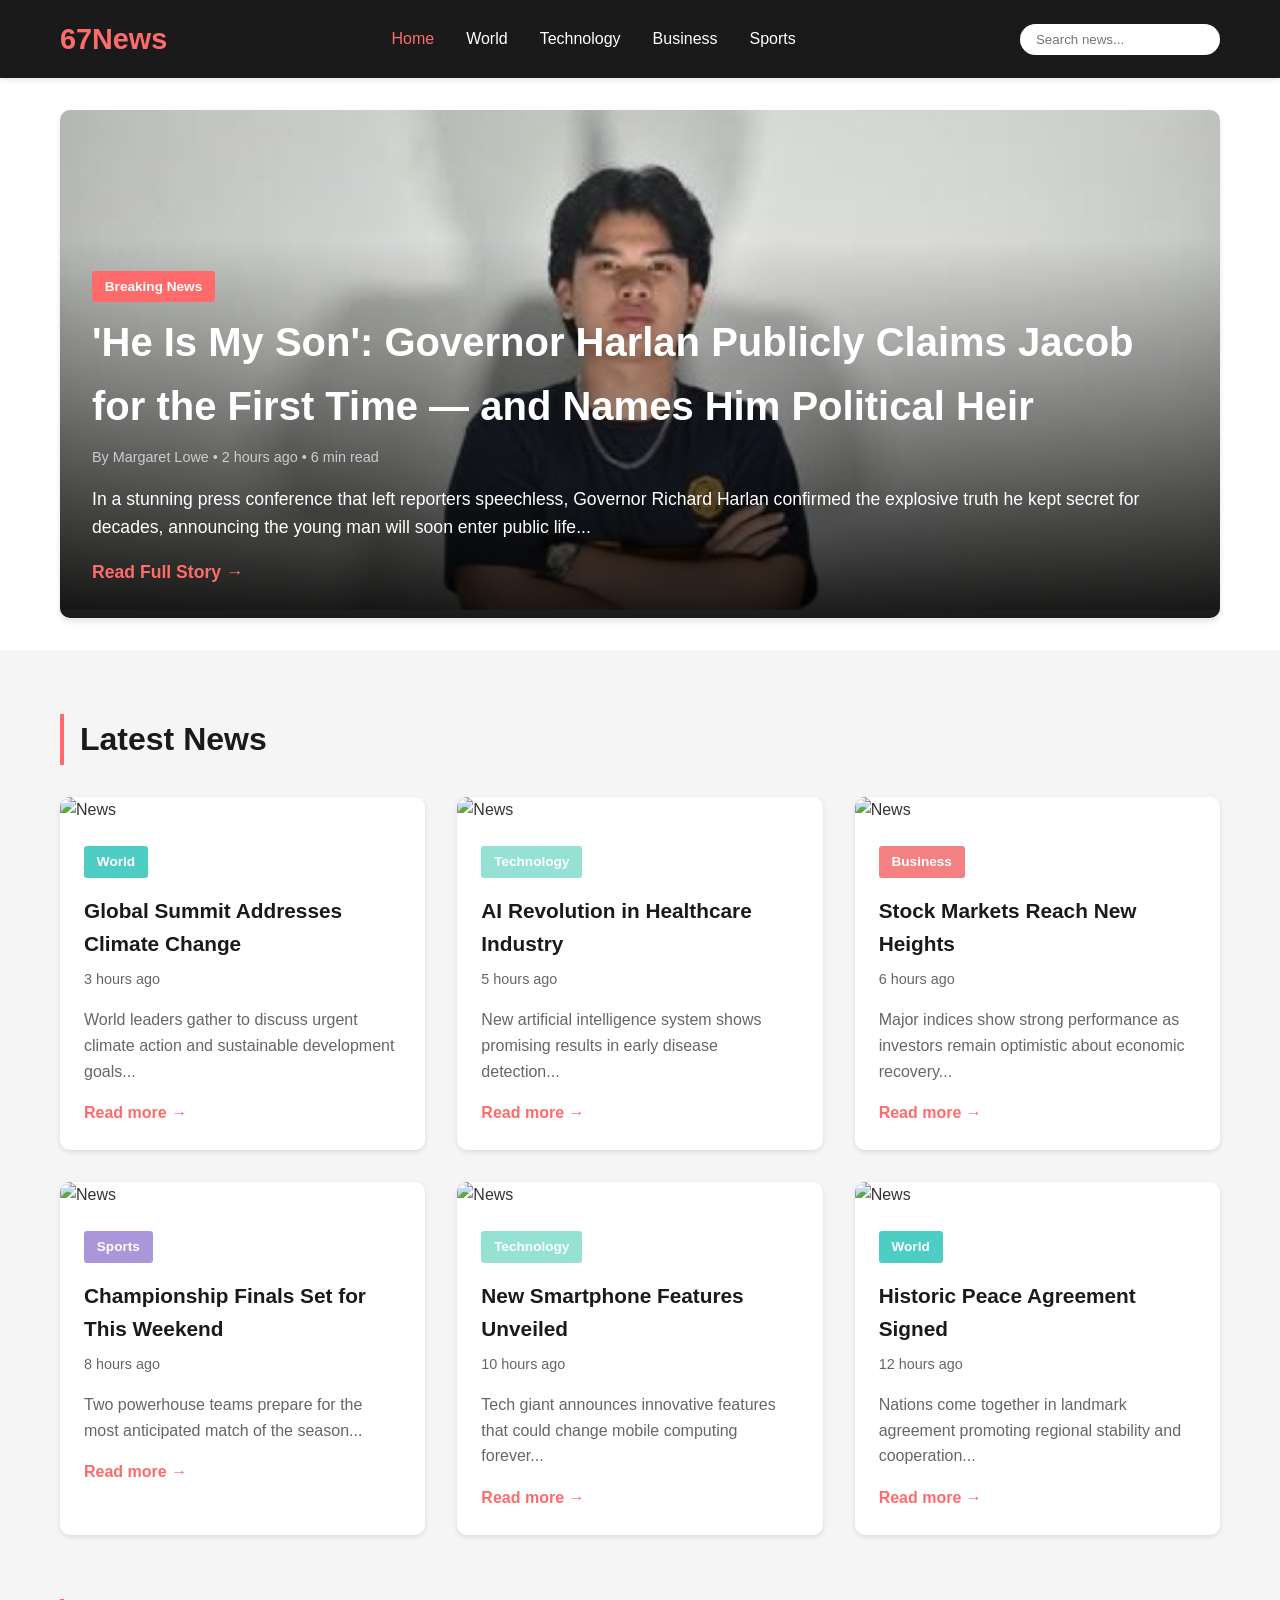
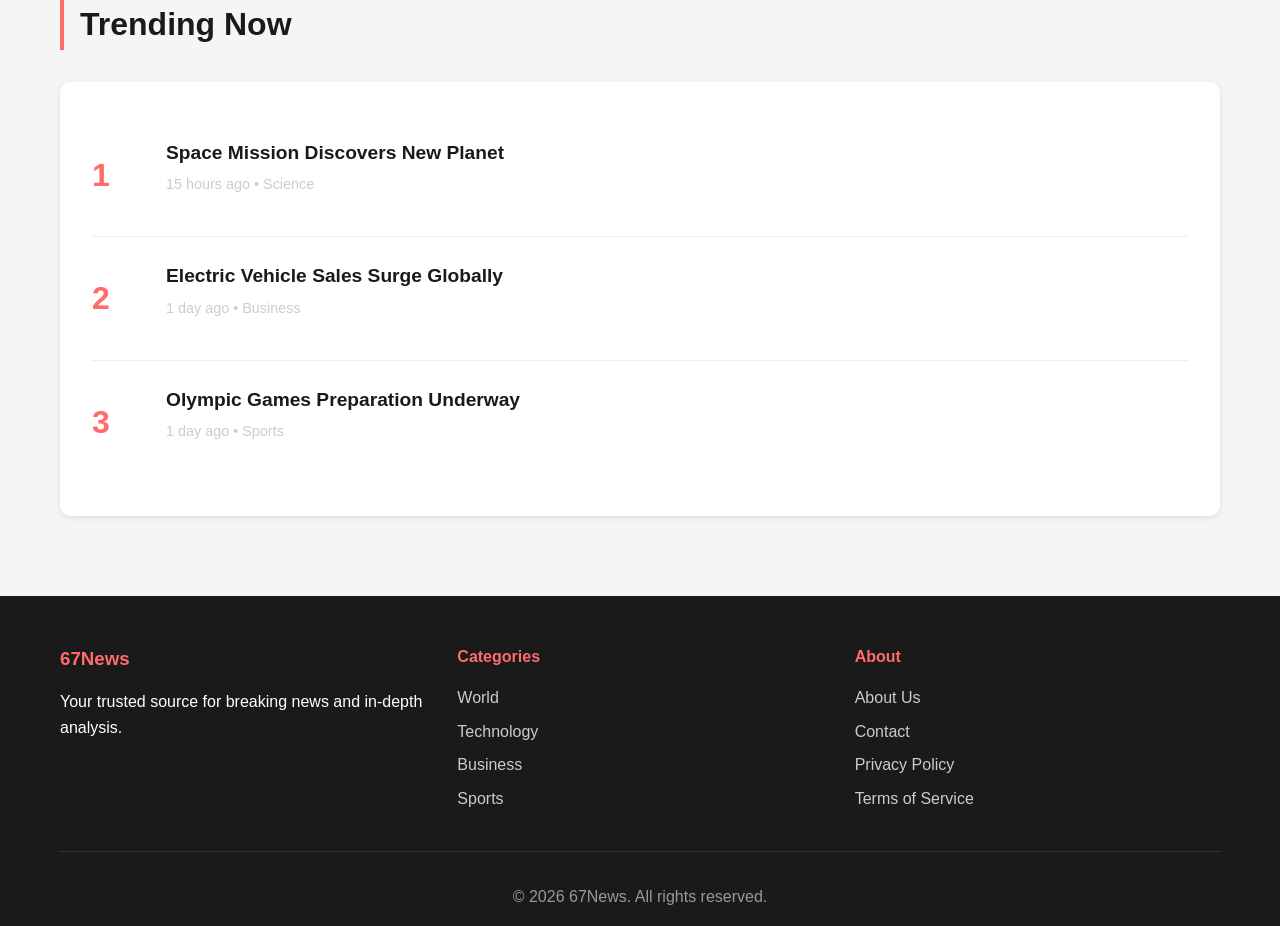
==== index.html @ 6bcafb18 "Add files via upload" ====
<!DOCTYPE html>
<html lang="en">
<head>
    <meta charset="UTF-8">
    <meta name="viewport" content="width=device-width, initial-scale=1.0">
    <title>67News - Your Daily News Source</title>
    <link rel="stylesheet" href="assets/css/style.css">
</head>
<body>
    <header>
        <nav class="navbar">
            <div class="container">
                <div class="logo">
                    <h1>67News</h1>
                </div>
                <button class="hamburger" id="hamburger" aria-label="Toggle menu">
                    <span></span><span></span><span></span>
                </button>
                <ul class="nav-links" id="nav-links">
                    <li><a href="index.html" class="active">Home</a></li>
                    <li><a href="pages/world.html">World</a></li>
                    <li><a href="pages/technology.html">Technology</a></li>
                    <li><a href="pages/business.html">Business</a></li>
                    <li><a href="pages/sports.html">Sports</a></li>
                </ul>
                <div class="search-box">
                    <input type="text" placeholder="Search news...">
                </div>
            </div>
        </nav>
    </header>

    <main>
        <section class="hero">
            <div class="container">
                <div class="featured-article">
                    <img src="ForMV.jpg" alt="Jacob, son of Governor Harlan">
                    <div class="featured-content">
                        <span class="category">Breaking News</span>
                        <h2>'He Is My Son': Governor Harlan Publicly Claims Jacob for the First Time — and Names Him Political Heir</h2>
                        <p class="meta">By Margaret Lowe • 2 hours ago • 6 min read</p>
                        <p class="excerpt">In a stunning press conference that left reporters speechless, Governor Richard Harlan confirmed the explosive truth he kept secret for decades, announcing the young man will soon enter public life...</p>
                        <a href="pages/article.html" class="read-more">Read Full Story →</a>
                    </div>
                </div>
            </div>
        </section>

        <section class="latest-news">
            <div class="container">
                <h2 class="section-title">Latest News</h2>
                <div class="news-grid">
                    <article class="news-card">
                        <img src="https://via.placeholder.com/400x250" alt="News">
                        <div class="card-content">
                            <span class="category world">World</span>
                            <h3>Global Summit Addresses Climate Change</h3>
                            <p class="meta">3 hours ago</p>
                            <p>World leaders gather to discuss urgent climate action and sustainable development goals...</p>
                            <a href="pages/article.html">Read more →</a>
                        </div>
                    </article>

                    <article class="news-card">
                        <img src="https://via.placeholder.com/400x250" alt="News">
                        <div class="card-content">
                            <span class="category tech">Technology</span>
                            <h3>AI Revolution in Healthcare Industry</h3>
                            <p class="meta">5 hours ago</p>
                            <p>New artificial intelligence system shows promising results in early disease detection...</p>
                            <a href="pages/article.html">Read more →</a>
                        </div>
                    </article>

                    <article class="news-card">
                        <img src="https://via.placeholder.com/400x250" alt="News">
                        <div class="card-content">
                            <span class="category business">Business</span>
                            <h3>Stock Markets Reach New Heights</h3>
                            <p class="meta">6 hours ago</p>
                            <p>Major indices show strong performance as investors remain optimistic about economic recovery...</p>
                            <a href="pages/article.html">Read more →</a>
                        </div>
                    </article>

                    <article class="news-card">
                        <img src="https://via.placeholder.com/400x250" alt="News">
                        <div class="card-content">
                            <span class="category sports">Sports</span>
                            <h3>Championship Finals Set for This Weekend</h3>
                            <p class="meta">8 hours ago</p>
                            <p>Two powerhouse teams prepare for the most anticipated match of the season...</p>
                            <a href="pages/article.html">Read more →</a>
                        </div>
                    </article>

                    <article class="news-card">
                        <img src="https://via.placeholder.com/400x250" alt="News">
                        <div class="card-content">
                            <span class="category tech">Technology</span>
                            <h3>New Smartphone Features Unveiled</h3>
                            <p class="meta">10 hours ago</p>
                            <p>Tech giant announces innovative features that could change mobile computing forever...</p>
                            <a href="pages/article.html">Read more →</a>
                        </div>
                    </article>

                    <article class="news-card">
                        <img src="https://via.placeholder.com/400x250" alt="News">
                        <div class="card-content">
                            <span class="category world">World</span>
                            <h3>Historic Peace Agreement Signed</h3>
                            <p class="meta">12 hours ago</p>
                            <p>Nations come together in landmark agreement promoting regional stability and cooperation...</p>
                            <a href="pages/article.html">Read more →</a>
                        </div>
                    </article>
                </div>
            </div>
        </section>

        <section class="trending">
            <div class="container">
                <h2 class="section-title">Trending Now</h2>
                <div class="trending-list">
                    <div class="trending-item">
                        <span class="rank">1</span>
                        <div class="trending-content">
                            <h4>Space Mission Discovers New Planet</h4>
                            <p class="meta">15 hours ago • Science</p>
                        </div>
                    </div>
                    <div class="trending-item">
                        <span class="rank">2</span>
                        <div class="trending-content">
                            <h4>Electric Vehicle Sales Surge Globally</h4>
                            <p class="meta">1 day ago • Business</p>
                        </div>
                    </div>
                    <div class="trending-item">
                        <span class="rank">3</span>
                        <div class="trending-content">
                            <h4>Olympic Games Preparation Underway</h4>
                            <p class="meta">1 day ago • Sports</p>
                        </div>
                    </div>
                </div>
            </div>
        </section>
    </main>

    <footer>
        <div class="container">
            <div class="footer-content">
                <div class="footer-section">
                    <h3>67News</h3>
                    <p>Your trusted source for breaking news and in-depth analysis.</p>
                </div>
                <div class="footer-section">
                    <h4>Categories</h4>
                    <ul>
                        <li><a href="pages/world.html">World</a></li>
                        <li><a href="pages/technology.html">Technology</a></li>
                        <li><a href="pages/business.html">Business</a></li>
                        <li><a href="pages/sports.html">Sports</a></li>
                    </ul>
                </div>
                <div class="footer-section">
                    <h4>About</h4>
                    <ul>
                        <li><a href="#">About Us</a></li>
                        <li><a href="#">Contact</a></li>
                        <li><a href="#">Privacy Policy</a></li>
                        <li><a href="#">Terms of Service</a></li>
                    </ul>
                </div>
            </div>
            <div class="footer-bottom">
                <p>&copy; 2026 67News. All rights reserved.</p>
            </div>
        </div>
    </footer>
    <script>
        document.getElementById('hamburger').addEventListener('click', function() {
            document.getElementById('nav-links').classList.toggle('open');
        });
    </script>
</body>
</html>
---- assets/css/style.css ----
* {
    margin: 0;
    padding: 0;
    box-sizing: border-box;
}

body {
    font-family: 'Segoe UI', Tahoma, Geneva, Verdana, sans-serif;
    line-height: 1.6;
    color: #333;
    background-color: #f5f5f5;
}

.container {
    max-width: 1200px;
    margin: 0 auto;
    padding: 0 20px;
}

/* Header & Navigation */
header {
    background-color: #1a1a1a;
    color: white;
    position: sticky;
    top: 0;
    z-index: 1000;
    box-shadow: 0 2px 5px rgba(0,0,0,0.1);
}

.navbar {
    padding: 1rem 0;
}

.navbar .container {
    display: flex;
    justify-content: space-between;
    align-items: center;
    gap: 2rem;
}

.logo h1 {
    font-size: 1.8rem;
    color: #ff6b6b;
    font-weight: bold;
}

.nav-links {
    display: flex;
    list-style: none;
    gap: 2rem;
}

.nav-links a {
    color: white;
    text-decoration: none;
    font-weight: 500;
    transition: color 0.3s;
}

.nav-links a:hover,
.nav-links a.active {
    color: #ff6b6b;
}

.search-box input {
    padding: 0.5rem 1rem;
    border: none;
    border-radius: 20px;
    width: 200px;
    outline: none;
}

/* Hero Section */
.hero {
    background-color: white;
    padding: 2rem 0;
    margin-bottom: 2rem;
}

.featured-article {
    position: relative;
    border-radius: 10px;
    overflow: hidden;
    box-shadow: 0 4px 6px rgba(0,0,0,0.1);
}

.featured-article img {
    width: 100%;
    height: 500px;
    object-fit: cover;
}

.featured-content {
    position: absolute;
    bottom: 0;
    left: 0;
    right: 0;
    background: linear-gradient(to top, rgba(0,0,0,0.9), transparent);
    color: white;
    padding: 2rem;
}

.category {
    display: inline-block;
    background-color: #ff6b6b;
    color: white;
    padding: 0.3rem 0.8rem;
    border-radius: 3px;
    font-size: 0.85rem;
    font-weight: bold;
    margin-bottom: 0.5rem;
}

.featured-content h2 {
    font-size: 2.5rem;
    margin-bottom: 0.5rem;
}

.meta {
    color: #ccc;
    font-size: 0.9rem;
    margin-bottom: 1rem;
}

.excerpt {
    font-size: 1.1rem;
    margin-bottom: 1rem;
    line-height: 1.6;
}

.read-more {
    color: #ff6b6b;
    text-decoration: none;
    font-weight: bold;
    font-size: 1.1rem;
}

/* Latest News Section */
.latest-news {
    padding: 2rem 0;
}

.section-title {
    font-size: 2rem;
    margin-bottom: 2rem;
    color: #1a1a1a;
    border-left: 4px solid #ff6b6b;
    padding-left: 1rem;
}

.news-grid {
    display: grid;
    grid-template-columns: repeat(auto-fill, minmax(350px, 1fr));
    gap: 2rem;
}

.news-card {
    background-color: white;
    border-radius: 10px;
    overflow: hidden;
    box-shadow: 0 2px 5px rgba(0,0,0,0.1);
    transition: transform 0.3s, box-shadow 0.3s;
}

.news-card:hover {
    transform: translateY(-5px);
    box-shadow: 0 5px 15px rgba(0,0,0,0.2);
}

.news-card img {
    width: 100%;
    height: 200px;
    object-fit: cover;
}

.card-content {
    padding: 1.5rem;
}

.card-content h3 {
    font-size: 1.3rem;
    margin: 0.5rem 0;
    color: #1a1a1a;
}

.card-content p {
    color: #666;
    margin-bottom: 1rem;
}

.card-content a {
    color: #ff6b6b;
    text-decoration: none;
    font-weight: bold;
}

.category.world {
    background-color: #4ecdc4;
}

.category.tech {
    background-color: #95e1d3;
}

.category.business {
    background-color: #f38181;
}

.category.sports {
    background-color: #aa96da;
}

/* Trending Section */
.trending {
    padding: 2rem 0;
    margin-bottom: 2rem;
}

.trending-list {
    background-color: white;
    border-radius: 10px;
    padding: 2rem;
    box-shadow: 0 2px 5px rgba(0,0,0,0.1);
}

.trending-item {
    display: flex;
    align-items: center;
    gap: 1.5rem;
    padding: 1.5rem 0;
    border-bottom: 1px solid #eee;
}

.trending-item:last-child {
    border-bottom: none;
}

.rank {
    font-size: 2rem;
    font-weight: bold;
    color: #ff6b6b;
    min-width: 50px;
}

.trending-content h4 {
    font-size: 1.2rem;
    margin-bottom: 0.3rem;
    color: #1a1a1a;
}

/* Footer */
footer {
    background-color: #1a1a1a;
    color: white;
    padding: 3rem 0 1rem;
    margin-top: 3rem;
}

.footer-content {
    display: grid;
    grid-template-columns: repeat(auto-fit, minmax(250px, 1fr));
    gap: 2rem;
    margin-bottom: 2rem;
}

.footer-section h3,
.footer-section h4 {
    margin-bottom: 1rem;
    color: #ff6b6b;
}

.footer-section ul {
    list-style: none;
}

.footer-section ul li {
    margin-bottom: 0.5rem;
}

.footer-section a {
    color: #ccc;
    text-decoration: none;
    transition: color 0.3s;
}

.footer-section a:hover {
    color: #ff6b6b;
}

.footer-bottom {
    text-align: center;
    padding-top: 2rem;
    border-top: 1px solid #333;
    color: #999;
}

/* Hamburger Menu */
.hamburger {
    display: none;
    flex-direction: column;
    cursor: pointer;
    gap: 5px;
    background: none;
    border: none;
    padding: 4px;
}

.hamburger span {
    display: block;
    width: 25px;
    height: 3px;
    background-color: white;
    border-radius: 3px;
    transition: all 0.3s;
}

/* Responsive Design */
@media (max-width: 768px) {
    .navbar .container {
        flex-wrap: wrap;
        gap: 0.5rem;
        padding: 0.75rem 1rem;
    }

    .logo h1 {
        font-size: 1.4rem;
    }

    .hamburger {
        display: flex;
        margin-left: auto;
    }

    .nav-links {
        display: none;
        flex-direction: column;
        width: 100%;
        gap: 0;
        background-color: #2a2a2a;
        border-radius: 8px;
        overflow: hidden;
        margin-top: 0.5rem;
    }

    .nav-links.open {
        display: flex;
    }

    .nav-links li a {
        display: block;
        padding: 0.75rem 1rem;
        border-bottom: 1px solid #333;
    }

    .nav-links li:last-child a {
        border-bottom: none;
    }

    .search-box {
        width: 100%;
    }

    .search-box input {
        width: 100%;
        margin-top: 0.5rem;
    }

    /* Hero */
    .featured-article img {
        height: 280px;
    }

    .featured-content {
        padding: 1rem;
    }

    .featured-content h2 {
        font-size: 1.2rem;
        line-height: 1.3;
    }

    .excerpt {
        display: none;
    }

    /* Grid */
    .news-grid {
        grid-template-columns: 1fr;
    }

    .section-title {
        font-size: 1.4rem;
    }

    /* Trending */
    .rank {
        font-size: 1.5rem;
        min-width: 35px;
    }

    .trending-content h4 {
        font-size: 1rem;
    }

    /* Footer */
    .footer-content {
        grid-template-columns: 1fr;
        gap: 1.5rem;
    }
}

@media (max-width: 480px) {
    .container {
        padding: 0 12px;
    }

    .featured-article img {
        height: 220px;
    }

    .featured-content h2 {
        font-size: 1rem;
    }

    .hero {
        padding: 0.75rem 0;
    }

    .latest-news,
    .trending {
        padding: 1rem 0;
    }
}
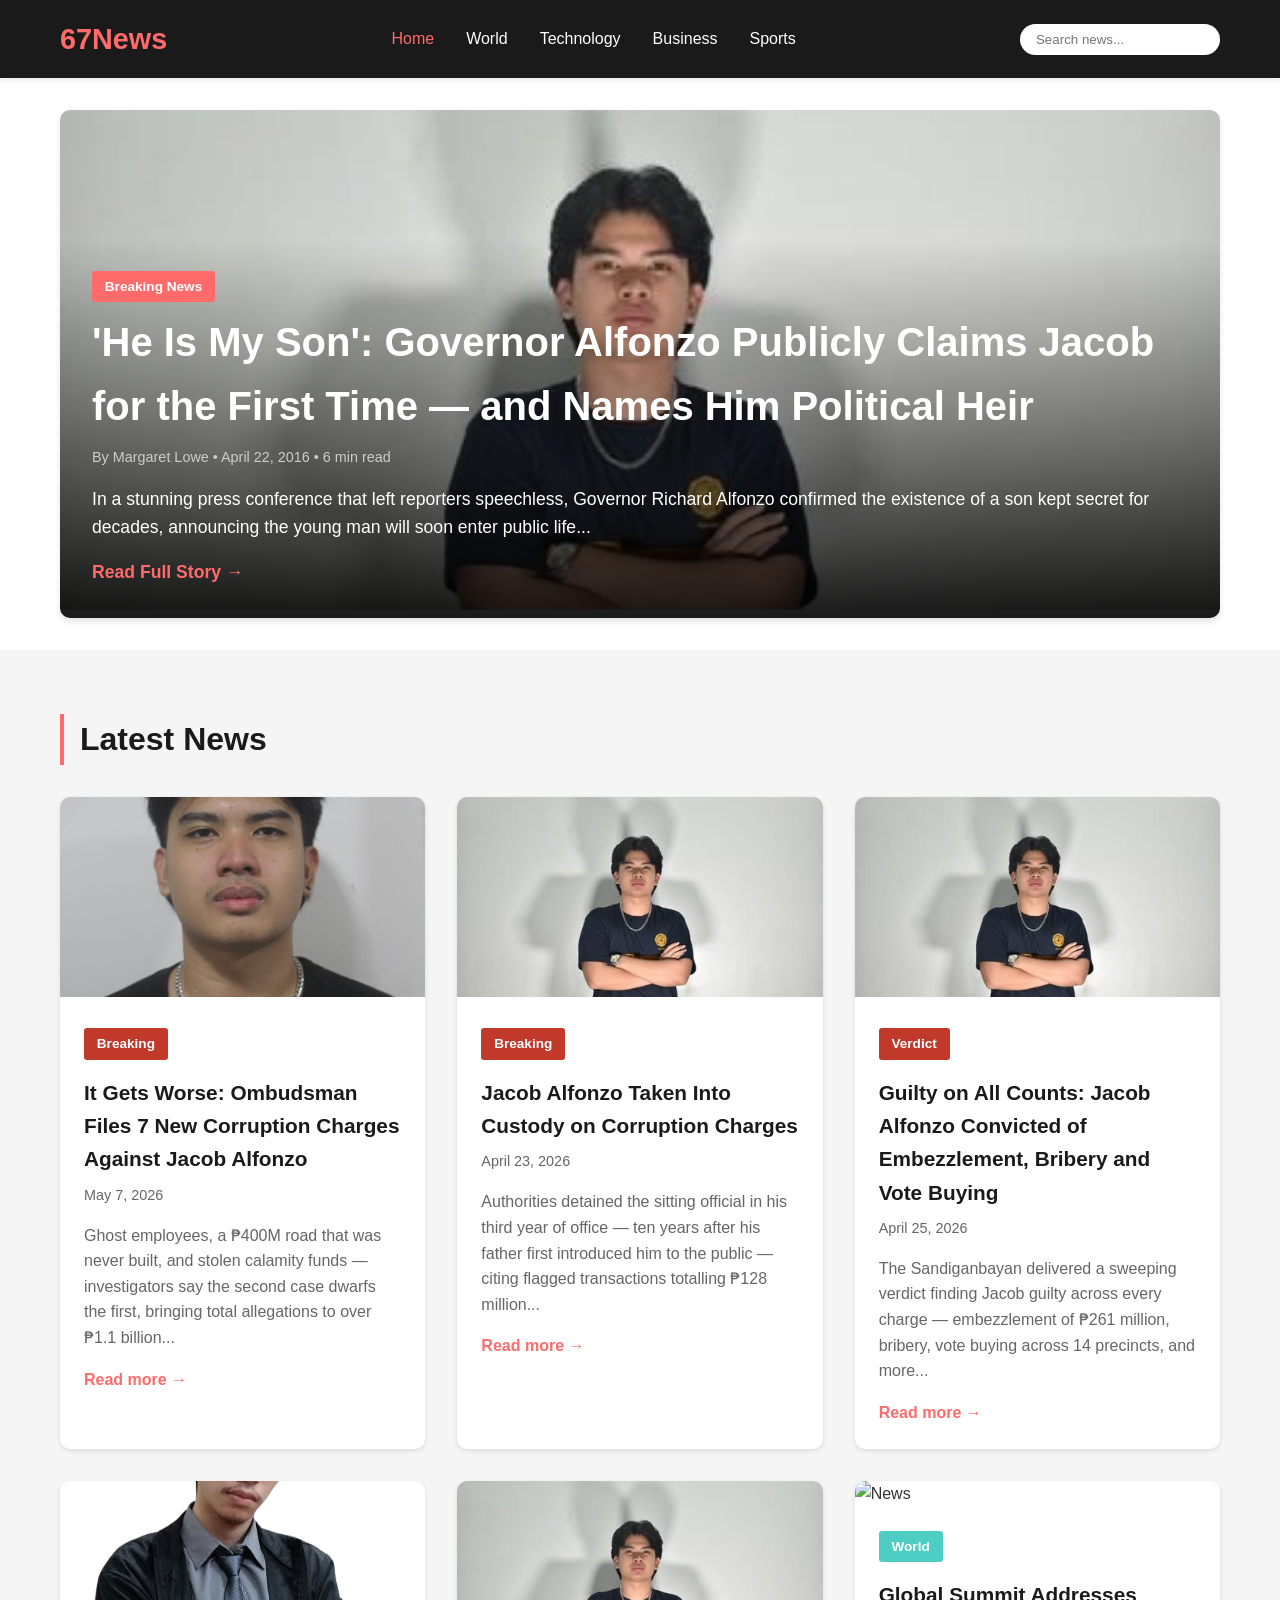
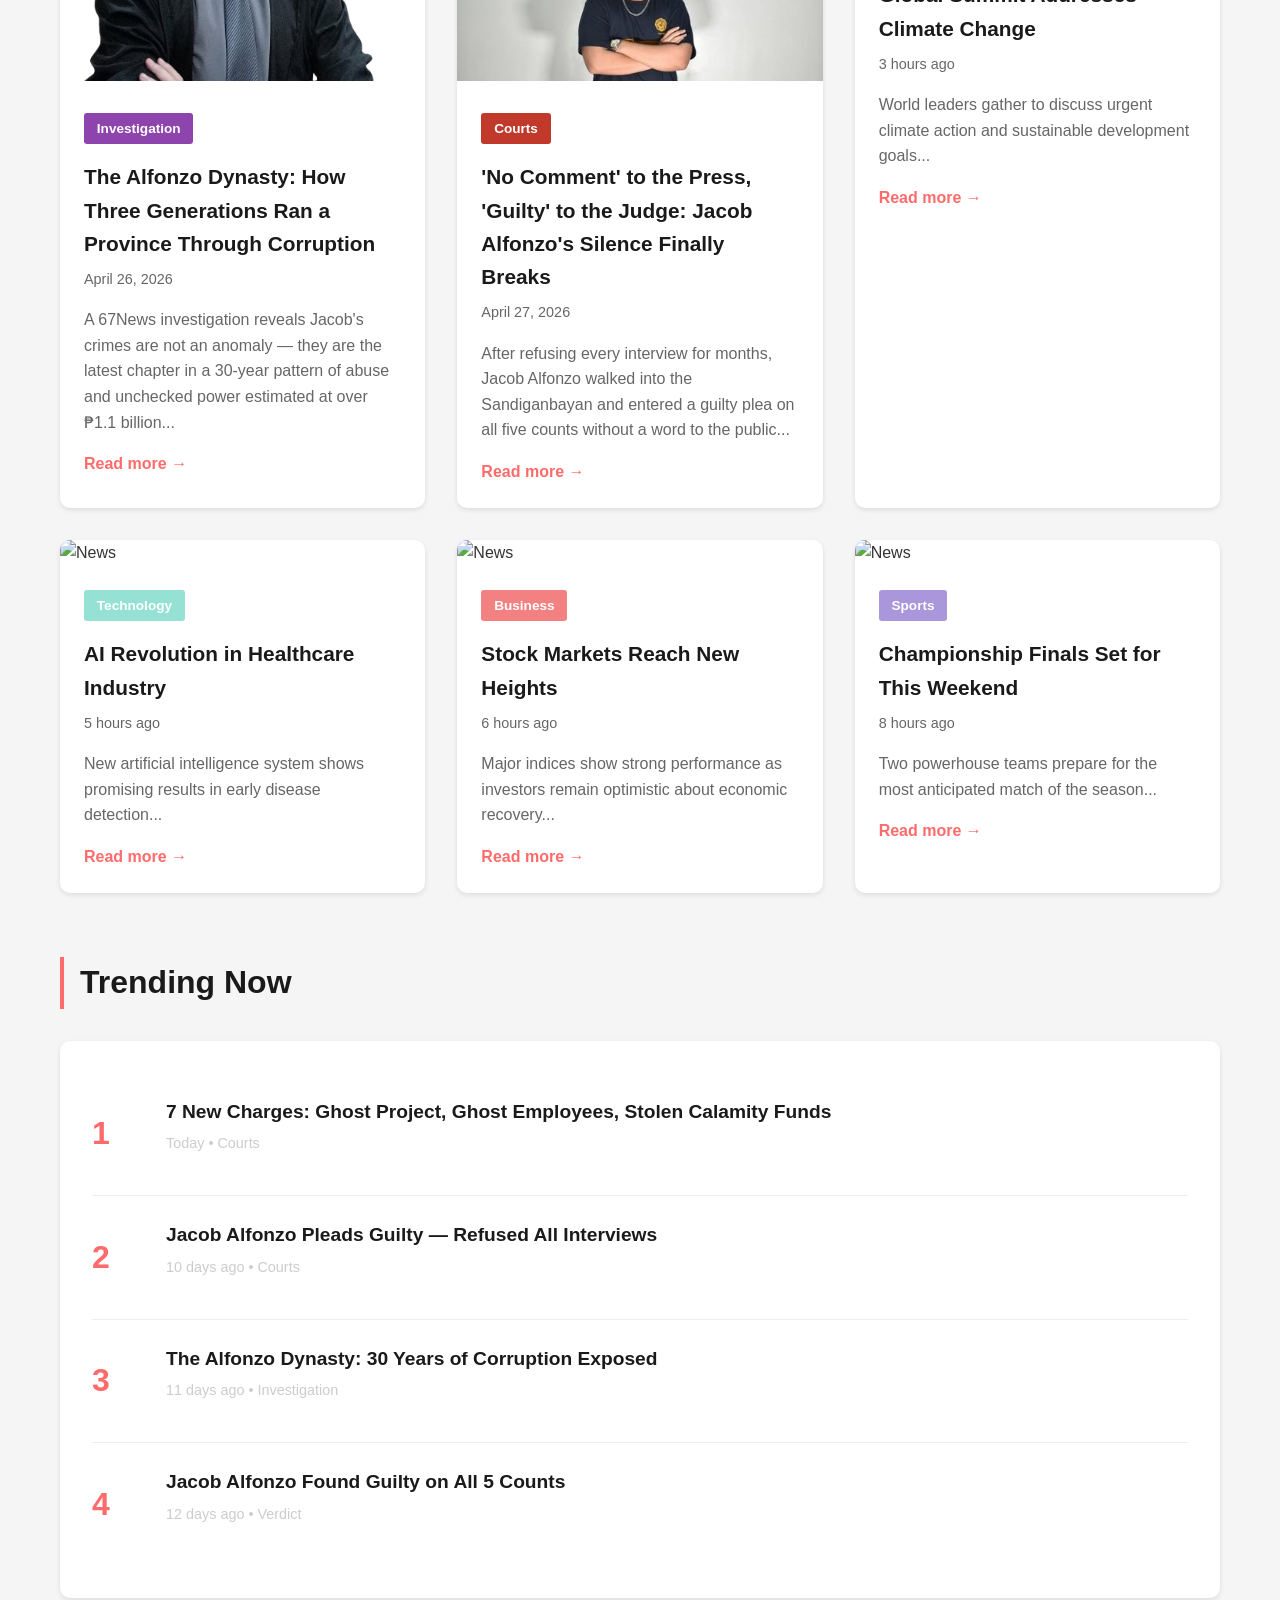
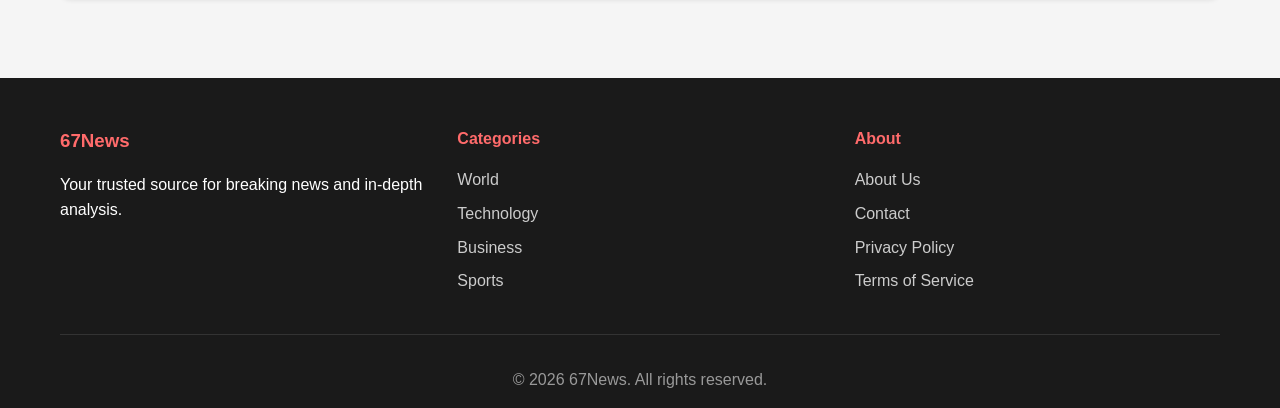
==== commit 0c03c695: "Add files via upload" ====
--- a/index.html
+++ b/index.html
@@ -34,12 +34,12 @@
         <section class="hero">
             <div class="container">
                 <div class="featured-article">
-                    <img src="ForMV.jpg" alt="Jacob, son of Governor Harlan">
+                    <img src="ForMV.jpg" alt="Jacob, son of Governor Alfonzo">
                     <div class="featured-content">
                         <span class="category">Breaking News</span>
-                        <h2>'He Is My Son': Governor Harlan Publicly Claims Jacob for the First Time — and Names Him Political Heir</h2>
-                        <p class="meta">By Margaret Lowe • 2 hours ago • 6 min read</p>
-                        <p class="excerpt">In a stunning press conference that left reporters speechless, Governor Richard Harlan confirmed the explosive truth he kept secret for decades, announcing the young man will soon enter public life...</p>
+                        <h2>'He Is My Son': Governor Alfonzo Publicly Claims Jacob for the First Time — and Names Him Political Heir</h2>
+                        <p class="meta">By Margaret Lowe • April 22, 2016 • 6 min read</p>
+                        <p class="excerpt">In a stunning press conference that left reporters speechless, Governor Richard Alfonzo confirmed the existence of a son kept secret for decades, announcing the young man will soon enter public life...</p>
                         <a href="pages/article.html" class="read-more">Read Full Story →</a>
                     </div>
                 </div>
@@ -50,6 +50,62 @@
             <div class="container">
                 <h2 class="section-title">Latest News</h2>
                 <div class="news-grid">
+
+                    <article class="news-card">
+                        <img src="Jacob_.jpg" alt="Jacob Alfonzo">
+                        <div class="card-content">
+                            <span class="category" style="background:#c0392b;">Breaking</span>
+                            <h3>It Gets Worse: Ombudsman Files 7 New Corruption Charges Against Jacob Alfonzo</h3>
+                            <p class="meta">May 7, 2026</p>
+                            <p>Ghost employees, a ₱400M road that was never built, and stolen calamity funds — investigators say the second case dwarfs the first, bringing total allegations to over ₱1.1 billion...</p>
+                            <a href="pages/jacob-new-charges.html">Read more →</a>
+                        </div>
+                    </article>
+
+                    <article class="news-card">
+                        <img src="ForMV.jpg" alt="Jacob Alfonzo">
+                        <div class="card-content">
+                            <span class="category" style="background:#c0392b;">Breaking</span>
+                            <h3>Jacob Alfonzo Taken Into Custody on Corruption Charges</h3>
+                            <p class="meta">April 23, 2026</p>
+                            <p>Authorities detained the sitting official in his third year of office — ten years after his father first introduced him to the public — citing flagged transactions totalling ₱128 million...</p>
+                            <a href="pages/jacob-custody.html">Read more →</a>
+                        </div>
+                    </article>
+
+                    <article class="news-card">
+                        <img src="ForMV.jpg" alt="Jacob Alfonzo">
+                        <div class="card-content">
+                            <span class="category" style="background:#c0392b;">Verdict</span>
+                            <h3>Guilty on All Counts: Jacob Alfonzo Convicted of Embezzlement, Bribery and Vote Buying</h3>
+                            <p class="meta">April 25, 2026</p>
+                            <p>The Sandiganbayan delivered a sweeping verdict finding Jacob guilty across every charge — embezzlement of ₱261 million, bribery, vote buying across 14 precincts, and more...</p>
+                            <a href="pages/jacob-guilty.html">Read more →</a>
+                        </div>
+                    </article>
+
+                    <article class="news-card">
+                        <img src="Untitled design.png" alt="Governor Alfonzo">
+                        <div class="card-content">
+                            <span class="category" style="background:#8e44ad;">Investigation</span>
+                            <h3>The Alfonzo Dynasty: How Three Generations Ran a Province Through Corruption</h3>
+                            <p class="meta">April 26, 2026</p>
+                            <p>A 67News investigation reveals Jacob's crimes are not an anomaly — they are the latest chapter in a 30-year pattern of abuse and unchecked power estimated at over ₱1.1 billion...</p>
+                            <a href="pages/harlan-dynasty.html">Read more →</a>
+                        </div>
+                    </article>
+
+                    <article class="news-card">
+                        <img src="ForMV.jpg" alt="Jacob Alfonzo">
+                        <div class="card-content">
+                            <span class="category" style="background:#c0392b;">Courts</span>
+                            <h3>'No Comment' to the Press, 'Guilty' to the Judge: Jacob Alfonzo's Silence Finally Breaks</h3>
+                            <p class="meta">April 27, 2026</p>
+                            <p>After refusing every interview for months, Jacob Alfonzo walked into the Sandiganbayan and entered a guilty plea on all five counts without a word to the public...</p>
+                            <a href="pages/jacob-plea.html">Read more →</a>
+                        </div>
+                    </article>
+
                     <article class="news-card">
                         <img src="https://via.placeholder.com/400x250" alt="News">
                         <div class="card-content">
@@ -94,27 +150,6 @@
                         </div>
                     </article>
 
-                    <article class="news-card">
-                        <img src="https://via.placeholder.com/400x250" alt="News">
-                        <div class="card-content">
-                            <span class="category tech">Technology</span>
-                            <h3>New Smartphone Features Unveiled</h3>
-                            <p class="meta">10 hours ago</p>
-                            <p>Tech giant announces innovative features that could change mobile computing forever...</p>
-                            <a href="pages/article.html">Read more →</a>
-                        </div>
-                    </article>
-
-                    <article class="news-card">
-                        <img src="https://via.placeholder.com/400x250" alt="News">
-                        <div class="card-content">
-                            <span class="category world">World</span>
-                            <h3>Historic Peace Agreement Signed</h3>
-                            <p class="meta">12 hours ago</p>
-                            <p>Nations come together in landmark agreement promoting regional stability and cooperation...</p>
-                            <a href="pages/article.html">Read more →</a>
-                        </div>
-                    </article>
                 </div>
             </div>
         </section>
@@ -126,22 +161,29 @@
                     <div class="trending-item">
                         <span class="rank">1</span>
                         <div class="trending-content">
-                            <h4>Space Mission Discovers New Planet</h4>
-                            <p class="meta">15 hours ago • Science</p>
+                            <h4><a href="pages/jacob-new-charges.html" style="color:inherit; text-decoration:none;">7 New Charges: Ghost Project, Ghost Employees, Stolen Calamity Funds</a></h4>
+                            <p class="meta">Today • Courts</p>
                         </div>
                     </div>
                     <div class="trending-item">
                         <span class="rank">2</span>
                         <div class="trending-content">
-                            <h4>Electric Vehicle Sales Surge Globally</h4>
-                            <p class="meta">1 day ago • Business</p>
+                            <h4><a href="pages/jacob-plea.html" style="color:inherit; text-decoration:none;">Jacob Alfonzo Pleads Guilty — Refused All Interviews</a></h4>
+                            <p class="meta">10 days ago • Courts</p>
                         </div>
                     </div>
                     <div class="trending-item">
                         <span class="rank">3</span>
                         <div class="trending-content">
-                            <h4>Olympic Games Preparation Underway</h4>
-                            <p class="meta">1 day ago • Sports</p>
+                            <h4><a href="pages/harlan-dynasty.html" style="color:inherit; text-decoration:none;">The Alfonzo Dynasty: 30 Years of Corruption Exposed</a></h4>
+                            <p class="meta">11 days ago • Investigation</p>
+                        </div>
+                    </div>
+                    <div class="trending-item">
+                        <span class="rank">4</span>
+                        <div class="trending-content">
+                            <h4><a href="pages/jacob-guilty.html" style="color:inherit; text-decoration:none;">Jacob Alfonzo Found Guilty on All 5 Counts</a></h4>
+                            <p class="meta">12 days ago • Verdict</p>
                         </div>
                     </div>
                 </div>
